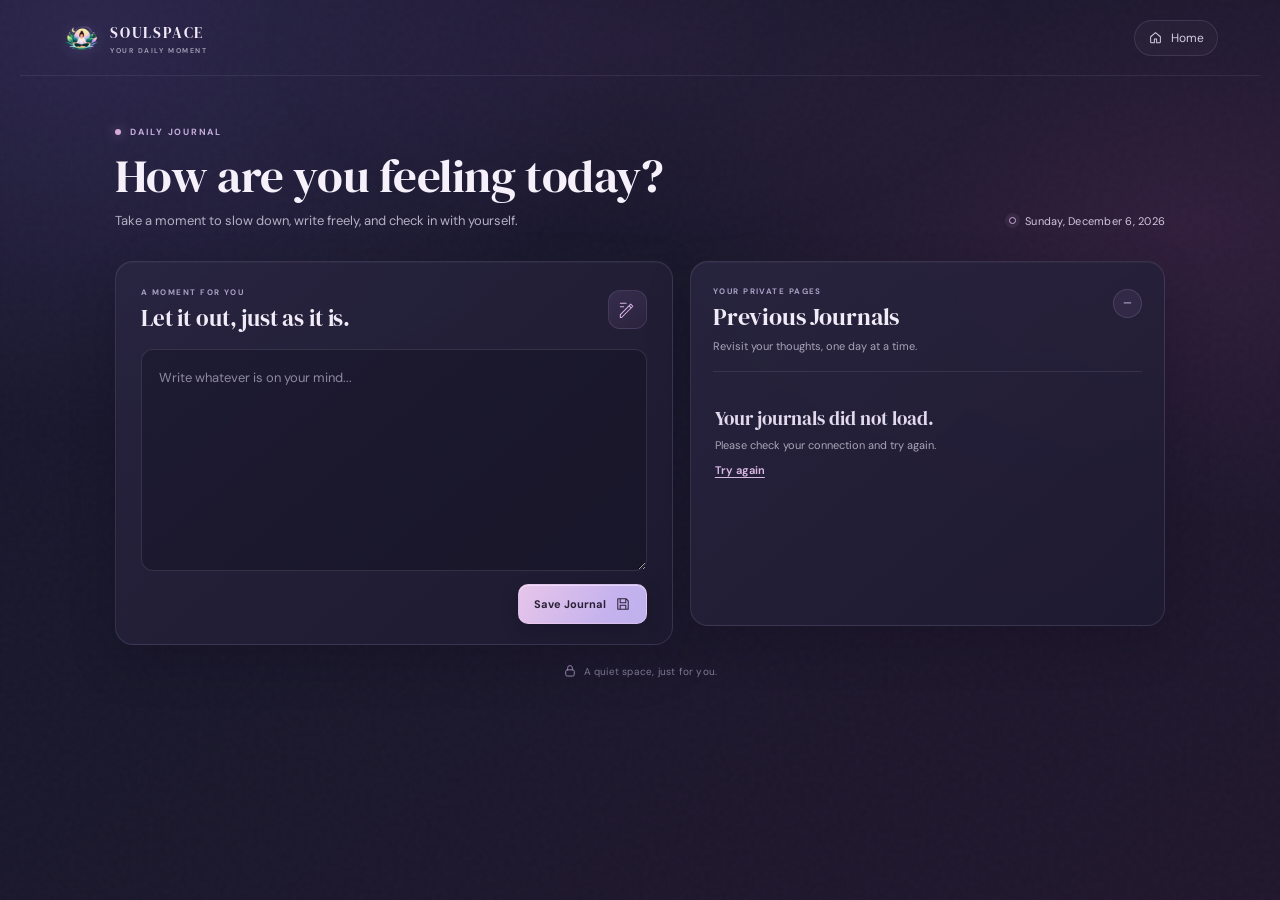
==== journal.html @ 3479333a "Create journal page layout and styles Replit-Commit-Author: Agent" ====
<!doctype html>
<html lang="en">
<head>
  <meta charset="UTF-8" />
  <meta name="viewport" content="width=device-width, initial-scale=1.0" />
  <meta name="theme-color" content="#171529" />
  <meta name="description" content="A quiet space to check in with yourself and keep your daily writing." />
  <title>Daily Journal — SoulSpace</title>
  <link rel="icon" href="data:image/svg+xml,%3Csvg xmlns='http://www.w3.org/2000/svg' viewBox='0 0 40 40'%3E%3Crect width='40' height='40' rx='12' fill='%23171529'/%3E%3Cpath d='M20 32V19M20 21C9 21 6 14 8 7c8 0 13 4 13 12m-1 6c11 0 14-7 12-14-8 0-13 4-13 12M13 32h14' fill='none' stroke='%23c5a6e8' stroke-width='2' stroke-linecap='round'/%3E%3C/svg%3E" />
  <link rel="stylesheet" href="journal.css" />
  <script src="journal.js" defer></script>
</head>
<body class="journal-page">
  <div class="journal-atmosphere" aria-hidden="true"></div>
  <header class="journal-header">
    <a class="journal-brand" href="index.html" aria-label="SoulSpace home">
      <img src="assets/logo.webp" alt="" width="44" height="44" />
      <span>SOULSPACE<small>YOUR DAILY MOMENT</small></span>
    </a>
    <a class="journal-home-link" href="index.html">
      <svg viewBox="0 0 20 20" aria-hidden="true"><path d="m3.5 9 6.5-5.5L16.5 9v7a1 1 0 0 1-1 1h-4v-5h-3v5h-4a1 1 0 0 1-1-1z" /></svg>
      <span>Home</span>
    </a>
  </header>

  <main class="journal-main">
    <section class="journal-intro" aria-labelledby="journal-heading">
      <div class="journal-intro-copy">
        <p class="journal-eyebrow"><span class="journal-eyebrow-dot" aria-hidden="true"></span>DAILY JOURNAL</p>
        <h1 id="journal-heading">How are you feeling today?</h1>
        <p class="journal-lede">Take a moment to slow down, write freely, and check in with yourself.</p>
      </div>
      <p class="journal-today"><span class="journal-today-mark" aria-hidden="true"></span><time id="today-date"></time></p>
    </section>

    <div class="journal-layout">
      <section class="journal-compose journal-glass" aria-label="Write today's journal entry">
        <div class="journal-card-topline">
          <div>
            <p class="journal-card-kicker">A MOMENT FOR YOU</p>
            <h2>Let it out, just as it is.</h2>
          </div>
          <span class="journal-writing-mark" aria-hidden="true">
            <svg viewBox="0 0 24 24"><path d="M4 19.5V21h1.5L19 7.5 16.5 5 4 17.5zM14.5 7l2.5 2.5M4 4h7M4 8h4" /></svg>
          </span>
        </div>
        <form id="journal-form" novalidate>
          <label class="journal-sr-only" for="journal-content">Journal entry</label>
          <textarea id="journal-content" name="content" placeholder="Write whatever is on your mind..." spellcheck="true" aria-describedby="journal-feedback"></textarea>
          <div class="journal-form-bottom">
            <p id="journal-feedback" class="journal-feedback" role="status" aria-live="polite"></p>
            <button id="save-journal" class="journal-save-button" type="submit">
              <span class="journal-save-label">Save Journal</span>
              <svg viewBox="0 0 20 20" aria-hidden="true"><path d="M4 3.5h10l2.5 2.5v10.5H3.5v-13zM6.5 3.5v5h7v-5M6.5 16.5v-5h7v5" /></svg>
            </button>
          </div>
        </form>
      </section>

      <section class="journal-archive journal-glass" aria-labelledby="previous-heading">
        <div class="journal-archive-heading">
          <div>
            <p class="journal-card-kicker">YOUR PRIVATE PAGES</p>
            <h2 id="previous-heading">Previous Journals</h2>
            <p class="journal-archive-description">Revisit your thoughts, one day at a time.</p>
          </div>
          <span class="journal-archive-count" id="journal-count" aria-label="Number of journal entries">—</span>
        </div>
        <div id="journal-list" class="journal-list" aria-live="polite" aria-busy="true">
          <div class="journal-skeleton" aria-hidden="true"><span></span><span></span></div>
          <div class="journal-skeleton" aria-hidden="true"><span></span><span></span></div>
          <div class="journal-skeleton" aria-hidden="true"><span></span><span></span></div>
          <span class="journal-sr-only">Loading previous journals</span>
        </div>
      </section>
    </div>
    <p class="journal-private-note">
      <svg viewBox="0 0 18 18" aria-hidden="true"><rect x="3.5" y="7.5" width="11" height="8" rx="2" /><path d="M6 7.5V5a3 3 0 0 1 6 0v2.5" /></svg>
      A quiet space, just for you.
    </p>
  </main>

  <dialog class="journal-dialog" id="entry-dialog" aria-labelledby="entry-dialog-title">
    <div class="journal-dialog-shell">
      <div class="journal-dialog-header">
        <div>
          <p class="journal-card-kicker">A PAGE FROM YOUR JOURNAL</p>
          <h2 id="entry-dialog-title">Journal entry</h2>
        </div>
        <button class="journal-dialog-close" id="close-entry" type="button" aria-label="Close journal entry">
          <svg viewBox="0 0 20 20" aria-hidden="true"><path d="m5 5 10 10M15 5 5 15" /></svg>
        </button>
      </div>
      <div id="entry-dialog-body" class="journal-dialog-body" aria-live="polite"></div>
    </div>
  </dialog>
</body>
</html>
---- journal.css ----
@import url("https://fonts.googleapis.com/css2?family=DM+Sans:wght@400;500;600;650;700&family=DM+Serif+Display:ital@0;1&display=swap");

:root {
  color-scheme: dark;
  --journal-bg: #171529;
  --journal-surface: rgba(34, 31, 55, .72);
  --journal-surface-strong: rgba(40, 35, 64, .94);
  --journal-border: rgba(209, 193, 239, .13);
  --journal-border-bright: rgba(209, 193, 239, .24);
  --journal-text: #f1edf8;
  --journal-muted: #aaa4bd;
  --journal-soft: #817b99;
  --journal-accent: #d7b2e9;
  --journal-accent-bright: #f0c0dc;
  --journal-lilac: #b6a6ee;
  --journal-danger: #f0a9b7;
  --journal-serif: "DM Serif Display", Georgia, serif;
  --journal-sans: "DM Sans", "Avenir Next", sans-serif;
}

* { box-sizing: border-box; }
html { min-height: 100%; background: var(--journal-bg); }
body.journal-page {
  min-width: 320px;
  min-height: 100dvh;
  margin: 0;
  overflow-x: hidden;
  background:
    radial-gradient(ellipse at 7% 3%, rgba(81, 68, 134, .34), transparent 34rem),
    radial-gradient(ellipse at 93% 25%, rgba(109, 48, 106, .25), transparent 33rem),
    linear-gradient(145deg, #19172e 0%, #1a182c 45%, #21172d 100%);
  color: var(--journal-text);
  font-family: var(--journal-sans);
  font-size: 14px;
  -webkit-font-smoothing: antialiased;
}
body.journal-page::before {
  position: fixed;
  z-index: 0;
  inset: 0;
  pointer-events: none;
  content: "";
  opacity: .12;
  background-image: url("data:image/svg+xml,%3Csvg viewBox='0 0 180 180' xmlns='http://www.w3.org/2000/svg'%3E%3Cfilter id='n'%3E%3CfeTurbulence type='fractalNoise' baseFrequency='.9' numOctaves='3' stitchTiles='stitch'/%3E%3C/filter%3E%3Crect width='100%25' height='100%25' filter='url(%23n)' opacity='.2'/%3E%3C/svg%3E");
}
button, textarea { font: inherit; }
button { color: inherit; }
a { color: inherit; }
button:focus-visible, a:focus-visible, textarea:focus-visible {
  outline: 2px solid #e2bde8;
  outline-offset: 4px;
}
.journal-atmosphere {
  position: absolute;
  z-index: 0;
  top: -165px;
  left: 50%;
  width: min(790px, 100vw);
  height: 420px;
  border-radius: 50%;
  background: radial-gradient(ellipse, rgba(117, 72, 142, .13), transparent 68%);
  pointer-events: none;
  transform: translateX(-50%);
}
.journal-header {
  position: relative;
  z-index: 1;
  height: 76px;
  max-width: 1240px;
  margin: 0 auto;
  padding: 0 42px;
  display: flex;
  align-items: center;
  justify-content: space-between;
  border-bottom: 1px solid rgba(223, 207, 248, .09);
}
.journal-brand {
  display: inline-flex;
  align-items: center;
  gap: 9px;
  color: #f1e9f8;
  text-decoration: none;
  font-family: var(--journal-serif);
  font-size: 15px;
  font-weight: 400;
  letter-spacing: 1.8px;
}
.journal-brand img {
  width: 39px;
  height: 39px;
  object-fit: contain;
  filter: drop-shadow(0 2px 8px rgba(216, 179, 244, .12));
}
.journal-brand small {
  display: block;
  margin-top: 4px;
  color: #a7a0b8;
  font: 600 7px/1 var(--journal-sans);
  letter-spacing: 1.55px;
}
.journal-home-link {
  display: inline-flex;
  align-items: center;
  gap: 8px;
  padding: 9px 13px;
  border: 1px solid rgba(217, 200, 241, .13);
  border-radius: 999px;
  color: #d3ccdf;
  background: rgba(255, 255, 255, .025);
  text-decoration: none;
  font-size: 12px;
  transition: background .2s ease, border-color .2s ease, transform .2s ease;
}
.journal-home-link:hover { transform: translateY(-1px); border-color: var(--journal-border-bright); background: rgba(255,255,255,.065); }
.journal-home-link svg { width: 15px; height: 15px; fill: none; stroke: currentColor; stroke-width: 1.35; stroke-linecap: round; stroke-linejoin: round; }

.journal-main {
  position: relative;
  z-index: 1;
  width: min(1050px, calc(100% - 64px));
  margin: 0 auto;
  padding: 50px 0 32px;
}
.journal-intro {
  display: flex;
  align-items: flex-end;
  justify-content: space-between;
  gap: 24px;
  margin-bottom: 29px;
  animation: journal-enter .65s cubic-bezier(.2,.7,.2,1) both;
}
.journal-eyebrow, .journal-card-kicker {
  margin: 0;
  color: #c4aedb;
  font-size: 9px;
  font-weight: 700;
  letter-spacing: 1.75px;
}
.journal-eyebrow { display: flex; align-items: center; gap: 9px; }
.journal-eyebrow-dot { width: 6px; height: 6px; border-radius: 50%; background: #d6abd9; box-shadow: 0 0 12px rgba(214,171,217,.55); }
.journal-intro h1 {
  margin: 12px 0 7px;
  color: #f5f0fa;
  font: 400 clamp(34px, 4vw, 47px)/1.12 var(--journal-serif);
  letter-spacing: -.45px;
}
.journal-lede { margin: 0; color: #b6b0c5; font-size: 13px; line-height: 1.7; }
.journal-today {
  display: inline-flex;
  align-items: center;
  flex: 0 0 auto;
  gap: 9px;
  margin: 0 0 4px;
  color: #d2c6df;
  font-size: 11px;
  letter-spacing: .25px;
}
.journal-today-mark { width: 7px; height: 7px; border: 1px solid #d7aee1; border-radius: 50%; box-shadow: 0 0 0 4px rgba(215,174,225,.08); }
.journal-layout { display: grid; grid-template-columns: minmax(0, 1.08fr) minmax(330px, .92fr); align-items: start; gap: 17px; }
.journal-glass {
  border: 1px solid var(--journal-border);
  border-radius: 18px;
  background: linear-gradient(140deg, rgba(43, 39, 67, .76), rgba(30, 27, 49, .78));
  box-shadow: 0 18px 48px rgba(8, 7, 22, .19), inset 0 1px rgba(255,255,255,.035);
  backdrop-filter: blur(16px);
}
.journal-compose { padding: 25px 25px 20px; animation: journal-enter .7s .07s cubic-bezier(.2,.7,.2,1) both; }
.journal-card-topline { display: flex; align-items: center; justify-content: space-between; gap: 16px; margin-bottom: 17px; }
.journal-card-kicker { color: #aaa0c4; font-size: 8px; letter-spacing: 1.45px; }
.journal-card-topline h2, .journal-archive h2 {
  margin: 8px 0 0;
  color: #f1ebf7;
  font: 400 23px/1.2 var(--journal-serif);
  letter-spacing: -.15px;
}
.journal-writing-mark {
  display: grid;
  place-items: center;
  width: 39px;
  height: 39px;
  flex: 0 0 auto;
  border: 1px solid rgba(214, 183, 235, .13);
  border-radius: 12px;
  color: #d8b5e7;
  background: linear-gradient(145deg, rgba(172, 134, 209, .14), rgba(198, 108, 174, .07));
}
.journal-writing-mark svg { width: 20px; height: 20px; fill: none; stroke: currentColor; stroke-width: 1.25; stroke-linecap: round; stroke-linejoin: round; }
#journal-content {
  display: block;
  width: 100%;
  min-height: 222px;
  resize: vertical;
  padding: 17px 17px;
  border: 1px solid rgba(211, 196, 235, .14);
  border-radius: 12px;
  color: #eee8f5;
  background: rgba(16, 15, 31, .34);
  font-size: 13px;
  line-height: 1.75;
  transition: border-color .2s, background .2s;
}
#journal-content:hover { border-color: rgba(211, 196, 235, .21); }
#journal-content:focus { border-color: rgba(209, 169, 229, .6); background: rgba(17, 15, 32, .49); outline: none; box-shadow: 0 0 0 3px rgba(192, 149, 220, .09); }
#journal-content::placeholder { color: #8f899f; opacity: 1; }
.journal-form-bottom { min-height: 42px; display: flex; align-items: center; justify-content: space-between; gap: 12px; padding-top: 13px; }
.journal-feedback { min-height: 16px; margin: 0; color: #c0b5cf; font-size: 11px; line-height: 1.45; }
.journal-feedback.is-error { color: var(--journal-danger); }
.journal-feedback.is-success { color: #c8dcc6; }
.journal-save-button {
  display: inline-flex;
  min-height: 40px;
  align-items: center;
  justify-content: center;
  gap: 9px;
  flex: 0 0 auto;
  padding: 0 15px;
  border: 1px solid rgba(245, 208, 240, .38);
  border-radius: 10px;
  color: #2c2038;
  background: linear-gradient(120deg, #e7c5e9, #c4b2ee 72%, #beb1ec);
  box-shadow: 0 6px 18px rgba(12, 8, 26, .2), inset 0 1px rgba(255,255,255,.42);
  cursor: pointer;
  font-size: 11px;
  font-weight: 700;
  transition: transform .2s ease, filter .2s ease, opacity .2s ease;
}
.journal-save-button svg { width: 16px; height: 16px; fill: none; stroke: currentColor; stroke-width: 1.3; stroke-linecap: round; stroke-linejoin: round; }
.journal-save-button:hover:not(:disabled) { transform: translateY(-1px); filter: brightness(1.06); }
.journal-save-button:active:not(:disabled) { transform: translateY(0); }
.journal-save-button:disabled { cursor: wait; opacity: .7; }

.journal-archive { min-height: 365px; padding: 24px 22px 18px; animation: journal-enter .7s .14s cubic-bezier(.2,.7,.2,1) both; }
.journal-archive-heading { display: flex; align-items: flex-start; justify-content: space-between; gap: 16px; padding-bottom: 16px; border-bottom: 1px solid rgba(221, 205, 242, .1); }
.journal-archive h2 { margin-top: 7px; font-size: 24px; }
.journal-archive-description { margin: 6px 0 0; color: #aaa4ba; font-size: 11px; line-height: 1.55; }
.journal-archive-count {
  display: grid;
  place-items: center;
  min-width: 29px;
  height: 29px;
  margin-top: 3px;
  padding: 0 7px;
  border: 1px solid rgba(206, 184, 231, .16);
  border-radius: 50px;
  color: #d8cbe5;
  background: rgba(191, 158, 221, .08);
  font: 500 10px/1 var(--journal-sans);
}
.journal-list { max-height: 326px; overflow-y: auto; padding: 7px 3px 0 0; scrollbar-color: rgba(190, 166, 216, .28) transparent; scrollbar-width: thin; }
.journal-entry {
  width: 100%;
  display: grid;
  grid-template-columns: 43px minmax(0, 1fr) 20px;
  align-items: center;
  gap: 12px;
  padding: 13px 2px 13px 0;
  border: 0;
  border-bottom: 1px solid rgba(221, 205, 242, .08);
  color: inherit;
  background: transparent;
  text-align: left;
  cursor: pointer;
  transition: background .2s, padding .2s;
}
.journal-entry:last-child { border-bottom: 0; }
.journal-entry:hover { padding-left: 7px; background: rgba(218, 193, 241, .045); }
.journal-entry-date {
  display: grid;
  place-items: center;
  min-height: 43px;
  border: 1px solid rgba(211, 187, 232, .12);
  border-radius: 10px;
  color: #e2c8e7;
  background: linear-gradient(145deg, rgba(165, 123, 194, .13), rgba(145, 102, 165, .06));
  font-size: 9px;
  font-weight: 700;
  line-height: 1.25;
  text-align: center;
  text-transform: uppercase;
}
.journal-entry-date strong { display: block; font-size: 14px; font-weight: 600; }
.journal-entry-copy { min-width: 0; }
.journal-entry-copy time { display: block; margin-bottom: 4px; color: #ded4e9; font-size: 10px; font-weight: 600; }
.journal-entry-preview {
  display: -webkit-box;
  overflow: hidden;
  color: #9f99b1;
  font-size: 10px;
  line-height: 1.55;
  -webkit-box-orient: vertical;
  -webkit-line-clamp: 2;
}
.journal-entry-arrow { color: #9f8ab6; font-size: 17px; transition: transform .2s; }
.journal-entry:hover .journal-entry-arrow { transform: translateX(2px); }
.journal-skeleton { display: flex; flex-direction: column; gap: 9px; padding: 17px 2px; border-bottom: 1px solid rgba(221, 205, 242, .08); }
.journal-skeleton span { display: block; height: 8px; border-radius: 20px; background: rgba(206,190,230,.08); animation: journal-pulse 1.5s ease-in-out infinite alternate; }
.journal-skeleton span:first-child { width: 37%; }
.journal-skeleton span:last-child { width: 76%; }
.journal-state { display: flex; flex-direction: column; align-items: flex-start; gap: 7px; padding: 27px 2px; color: #aba5b8; font-size: 11px; line-height: 1.6; }
.journal-state strong { color: #e2d9ec; font: 400 19px/1.3 var(--journal-serif); }
.journal-state p { max-width: 250px; margin: 0; }
.journal-state button { padding: 0; border: 0; color: #d9b8e3; background: none; cursor: pointer; font-size: 11px; font-weight: 650; text-decoration: underline; text-underline-offset: 3px; }
.journal-state button:hover { color: #f1d2ec; }
.journal-private-note { display: flex; align-items: center; justify-content: center; gap: 7px; margin: 19px 0 0; color: #827c97; font-size: 10px; letter-spacing: .2px; }
.journal-private-note svg { width: 14px; height: 14px; fill: none; stroke: #a794bb; stroke-width: 1.2; stroke-linecap: round; stroke-linejoin: round; }

.journal-dialog {
  width: min(590px, calc(100% - 28px));
  max-width: none;
  max-height: min(80dvh, 720px);
  padding: 0;
  overflow: hidden;
  border: 1px solid rgba(218, 198, 239, .2);
  border-radius: 18px;
  color: var(--journal-text);
  background: #242039;
  box-shadow: 0 30px 90px rgba(0,0,0,.46), 0 0 50px rgba(120, 76, 145, .12);
}
.journal-dialog::backdrop { background: rgba(9, 8, 20, .7); backdrop-filter: blur(5px); }
.journal-dialog-shell { display: flex; max-height: min(80dvh, 720px); flex-direction: column; }
.journal-dialog-header { display: flex; align-items: flex-start; justify-content: space-between; gap: 18px; padding: 23px 25px 18px; border-bottom: 1px solid rgba(221, 205, 242, .1); }
.journal-dialog-header h2 { margin: 7px 0 0; color: #f3edf8; font: 400 27px/1.2 var(--journal-serif); }
.journal-dialog-close { display: grid; place-items: center; width: 34px; height: 34px; flex: 0 0 auto; border: 1px solid rgba(220,203,239,.14); border-radius: 50%; color: #c8bdd5; background: rgba(255,255,255,.035); cursor: pointer; transition: background .2s, color .2s; }
.journal-dialog-close:hover { color: white; background: rgba(255,255,255,.1); }
.journal-dialog-close svg { width: 16px; height: 16px; fill: none; stroke: currentColor; stroke-width: 1.5; stroke-linecap: round; }
.journal-dialog-body { overflow-y: auto; min-height: 120px; padding: 22px 25px 29px; color: #d8d1e1; font-size: 13px; line-height: 1.85; white-space: pre-wrap; overflow-wrap: anywhere; }
.journal-dialog-body .journal-state { padding: 13px 0; }
.journal-sr-only { position: absolute; width: 1px; height: 1px; padding: 0; margin: -1px; overflow: hidden; clip: rect(0, 0, 0, 0); white-space: nowrap; border: 0; }

@keyframes journal-enter { from { opacity: 0; transform: translateY(9px); } to { opacity: 1; transform: translateY(0); } }
@keyframes journal-pulse { from { opacity: .45; } to { opacity: .9; } }
@media (max-width: 760px) {
  .journal-header { height: 67px; padding: 0 22px; }
  .journal-main { width: min(560px, calc(100% - 36px)); padding: 37px 0 27px; }
  .journal-intro { align-items: flex-start; flex-direction: column; gap: 14px; margin-bottom: 22px; }
  .journal-intro h1 { max-width: 490px; font-size: clamp(34px, 8vw, 42px); }
  .journal-layout { grid-template-columns: 1fr; gap: 14px; }
  .journal-compose { padding: 21px 19px 17px; }
  .journal-archive { min-height: 0; padding: 20px 19px 13px; }
  .journal-list { max-height: 380px; }
  .journal-private-note { margin-top: 15px; }
}
@media (max-width: 420px) {
  .journal-header { padding: 0 17px; }
  .journal-brand { gap: 7px; font-size: 13px; }
  .journal-brand img { width: 35px; height: 35px; }
  .journal-home-link { padding: 8px 10px; }
  .journal-main { width: calc(100% - 28px); padding-top: 31px; }
  .journal-intro h1 { font-size: 34px; }
  .journal-lede { max-width: 340px; font-size: 12px; }
  .journal-compose { padding: 19px 15px 15px; }
  #journal-content { min-height: 205px; padding: 14px; }
  .journal-form-bottom { align-items: flex-start; flex-direction: column-reverse; }
  .journal-save-button { width: 100%; }
  .journal-feedback { min-height: 0; }
  .journal-archive { padding: 18px 15px 11px; }
  .journal-dialog-header { padding: 20px 18px 15px; }
  .journal-dialog-body { padding: 18px 18px 23px; }
}
@media (prefers-reduced-motion: reduce) {
  *, *::before, *::after { scroll-behavior: auto !important; animation-duration: .01ms !important; animation-iteration-count: 1 !important; transition-duration: .01ms !important; }
}
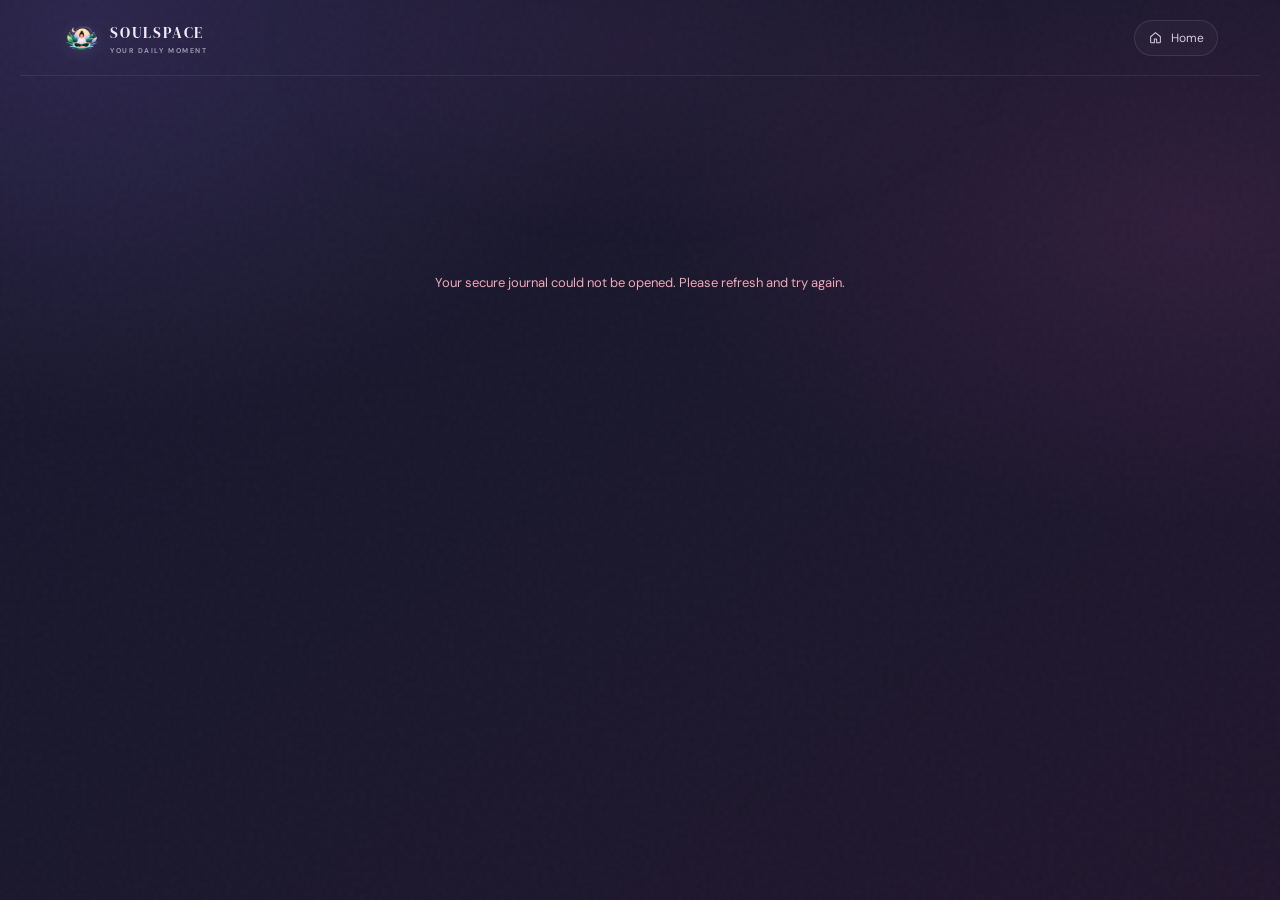
==== commit 079418a4: "Implement core backend logic and authentication features Replit-Commit-Author: Agent" ====
--- a/journal.html
+++ b/journal.html
@@ -8,6 +8,7 @@
   <title>Daily Journal — SoulSpace</title>
   <link rel="icon" href="data:image/svg+xml,%3Csvg xmlns='http://www.w3.org/2000/svg' viewBox='0 0 40 40'%3E%3Crect width='40' height='40' rx='12' fill='%23171529'/%3E%3Cpath d='M20 32V19M20 21C9 21 6 14 8 7c8 0 13 4 13 12m-1 6c11 0 14-7 12-14-8 0-13 4-13 12M13 32h14' fill='none' stroke='%23c5a6e8' stroke-width='2' stroke-linecap='round'/%3E%3C/svg%3E" />
   <link rel="stylesheet" href="journal.css" />
+  <script src="auth.js" defer></script>
   <script src="journal.js" defer></script>
 </head>
 <body class="journal-page">
@@ -21,9 +22,11 @@
       <svg viewBox="0 0 20 20" aria-hidden="true"><path d="m3.5 9 6.5-5.5L16.5 9v7a1 1 0 0 1-1 1h-4v-5h-3v5h-4a1 1 0 0 1-1-1z" /></svg>
       <span>Home</span>
     </a>
+    <button class="journal-home-link journal-sign-out" id="journal-sign-out" type="button" hidden>Sign out</button>
   </header>
 
-  <main class="journal-main">
+  <p id="journal-auth-status" class="journal-auth-status" role="status" aria-live="polite">Checking your secure journal…</p>
+  <main class="journal-main" id="journal-main" hidden>
     <section class="journal-intro" aria-labelledby="journal-heading">
       <div class="journal-intro-copy">
         <p class="journal-eyebrow"><span class="journal-eyebrow-dot" aria-hidden="true"></span>DAILY JOURNAL</p>
--- a/journal.css
+++ b/journal.css
@@ -19,6 +19,7 @@
 }
 
 * { box-sizing: border-box; }
+[hidden] { display: none !important; }
 html { min-height: 100%; background: var(--journal-bg); }
 body.journal-page {
   min-width: 320px;
@@ -113,6 +114,9 @@
 }
 .journal-home-link:hover { transform: translateY(-1px); border-color: var(--journal-border-bright); background: rgba(255,255,255,.065); }
 .journal-home-link svg { width: 15px; height: 15px; fill: none; stroke: currentColor; stroke-width: 1.35; stroke-linecap: round; stroke-linejoin: round; }
+.journal-sign-out { cursor: pointer; font-family: var(--journal-sans); }
+.journal-auth-status { position: relative; z-index: 1; margin: 20vh auto 0; padding: 18px 24px; color: var(--journal-muted); text-align: center; font-size: 13px; }
+.journal-auth-status.is-error { color: var(--journal-danger); }
 
 .journal-main {
   position: relative;
@@ -327,6 +331,19 @@
 .journal-dialog-body .journal-state { padding: 13px 0; }
 .journal-sr-only { position: absolute; width: 1px; height: 1px; padding: 0; margin: -1px; overflow: hidden; clip: rect(0, 0, 0, 0); white-space: nowrap; border: 0; }
 
+.journal-auth-main { width: min(540px, calc(100% - 36px)); padding-top: clamp(38px, 8vh, 82px); }
+.journal-auth-card { padding: clamp(25px, 5vw, 42px); }
+.journal-auth-card h1 { margin: 12px 0 9px; color: #f4edf8; font-family: var(--journal-serif); font-size: clamp(32px, 6vw, 42px); font-weight: 400; line-height: 1.12; }
+.journal-auth-description { margin: 0 0 24px; color: var(--journal-muted); font-size: 13px; line-height: 1.7; }
+.journal-auth-message { margin: 0 0 15px; color: var(--journal-danger); font-size: 12px; line-height: 1.5; }
+.journal-auth-message[hidden] { display: none; }
+.journal-auth-footer { margin: 20px 0 0; color: var(--journal-soft); font-size: 11px; line-height: 1.6; text-align: center; }
+.journal-auth-header .journal-home-link { min-width: 86px; justify-content: center; }
+.cl-rootBox { width: 100%; }
+.cl-cardBox { width: 100%; max-width: 440px; }
+.cl-card, .cl-footer { box-shadow: none !important; }
+.cl-formFieldInput::placeholder { color: #aaa4bd !important; opacity: 1; }
+
 @keyframes journal-enter { from { opacity: 0; transform: translateY(9px); } to { opacity: 1; transform: translateY(0); } }
 @keyframes journal-pulse { from { opacity: .45; } to { opacity: .9; } }
 @media (max-width: 760px) {
@@ -345,6 +362,7 @@
   .journal-brand { gap: 7px; font-size: 13px; }
   .journal-brand img { width: 35px; height: 35px; }
   .journal-home-link { padding: 8px 10px; }
+  .journal-sign-out { padding-inline: 10px; }
   .journal-main { width: calc(100% - 28px); padding-top: 31px; }
   .journal-intro h1 { font-size: 34px; }
   .journal-lede { max-width: 340px; font-size: 12px; }
